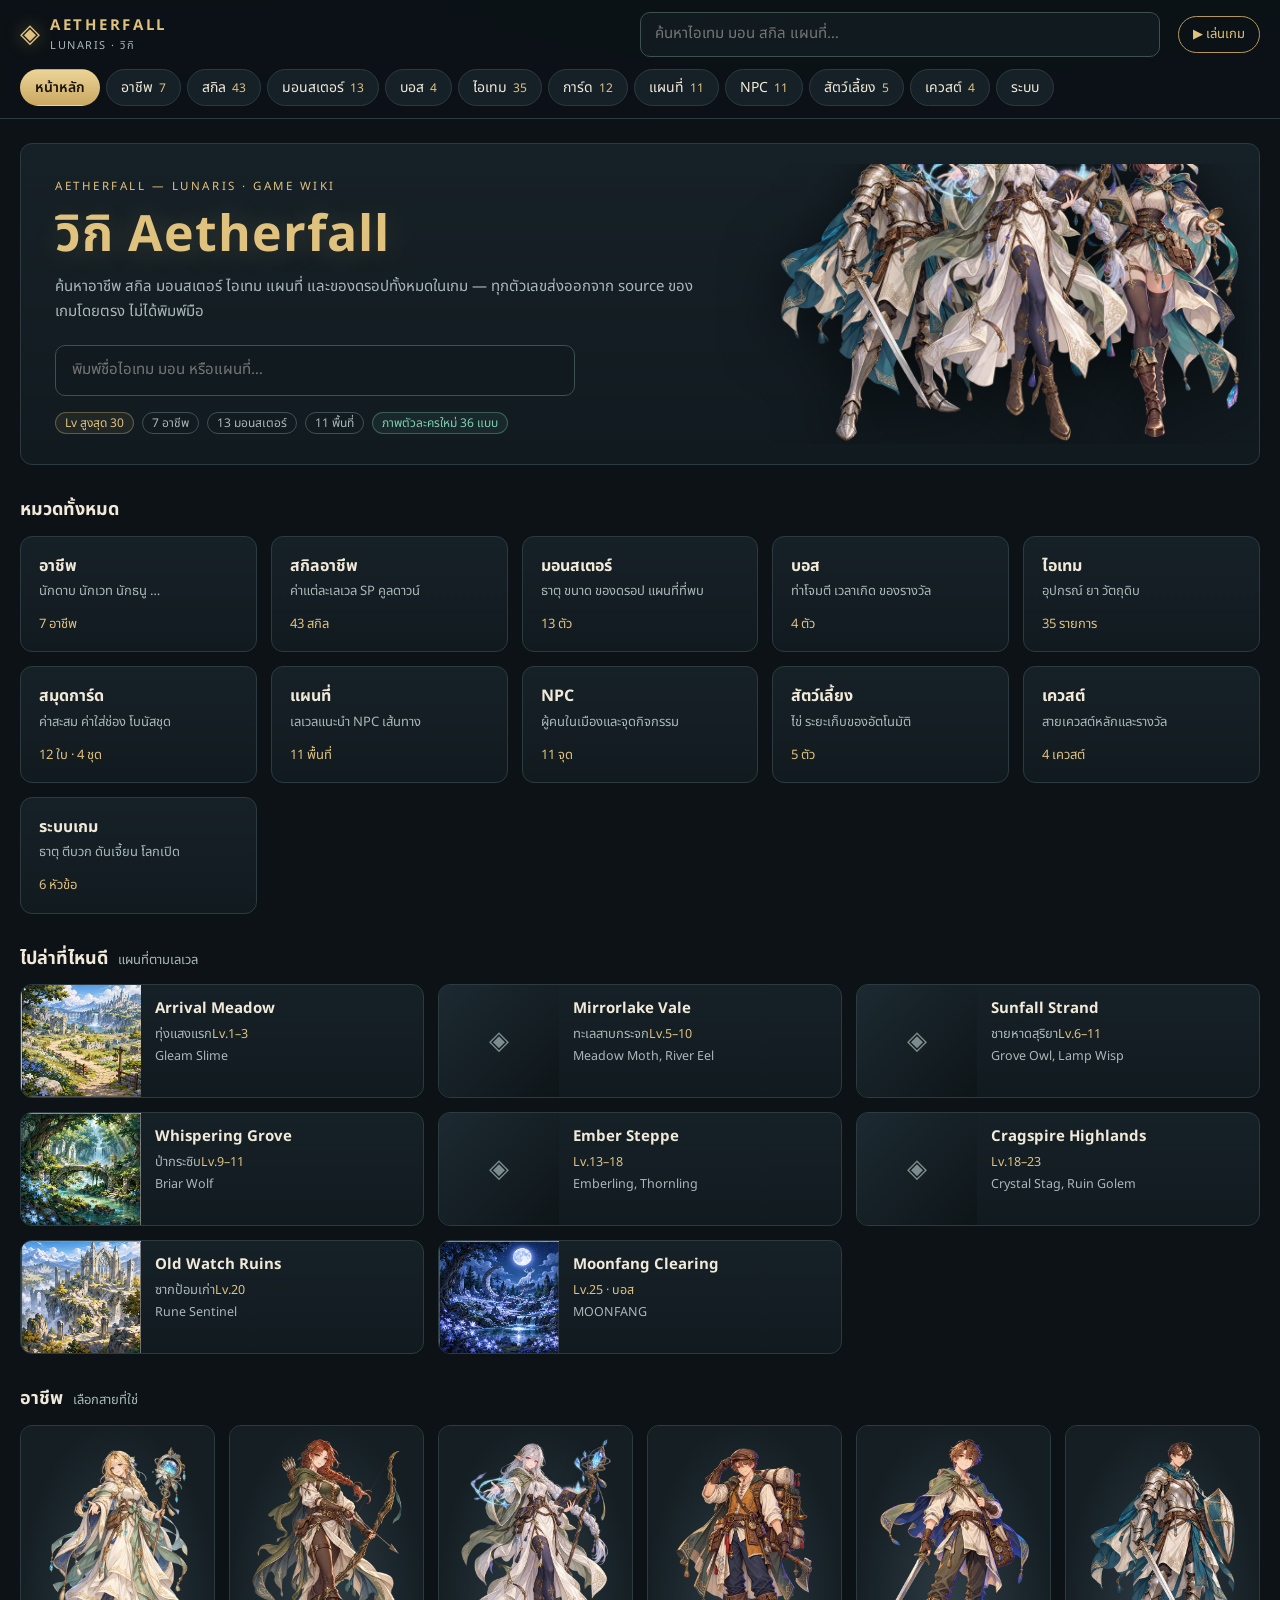
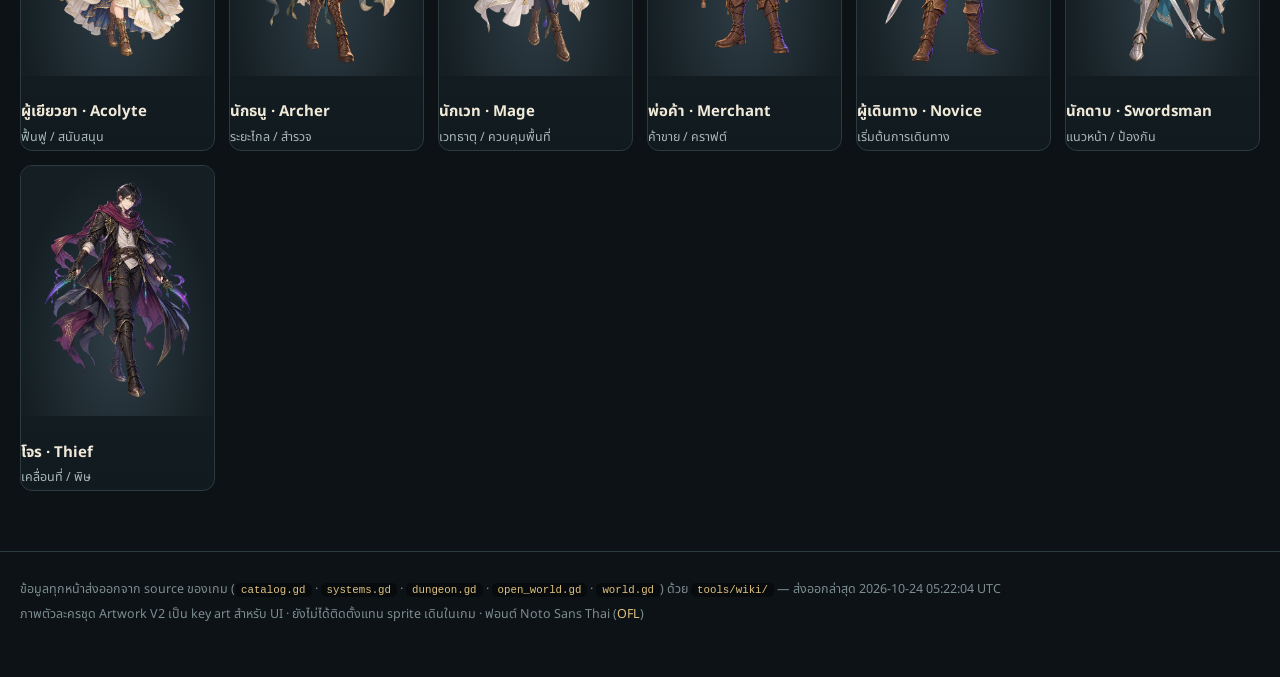
==== wiki/index.html @ 32094dec "Web build f00281b+wip, add game wiki at /wiki/ Wiki generated from the game source by tools/wiki/ in" ====
<!doctype html>
<html lang="th">
<head>
<meta charset="utf-8">
<meta name="viewport" content="width=device-width,initial-scale=1">
<title>วิกิ Aetherfall — Lunaris</title>
<meta name="description" content="คู่มือเกม Aetherfall — Lunaris: อาชีพ สกิล มอนสเตอร์ บอส ไอเทม การ์ด แผนที่ NPC สัตว์เลี้ยง และระบบ ข้อมูลอ่านจาก source ของเกมโดยตรง">
<link rel="icon" href="media/icon.svg">
<link rel="stylesheet" href="wiki.css">
</head>
<body>
<a class="skip" href="#view">ข้ามไปเนื้อหา</a>
<header class="top">
  <div class="top-inner">
    <a class="brand" href="#/"><span class="brand-mark" aria-hidden="true">◈</span><span><b>AETHERFALL</b><small>LUNARIS · วิกิ</small></span></a>
    <label class="top-search"><span class="sr">ค้นหาทั้งวิกิ</span><input id="q" type="search" placeholder="ค้นหาไอเทม มอน สกิล แผนที่…" autocomplete="off"></label>
    <a class="top-link" href="https://surachatma.github.io/game-2d-web/">▶ เล่นเกม</a>
  </div>
  <nav class="tabs" id="tabs" aria-label="หมวดวิกิ"></nav>
</header>
<div id="results" class="results" hidden></div>
<main id="view" tabindex="-1"></main>
<footer class="foot">
  <p>ข้อมูลทุกหน้าส่งออกจาก source ของเกม (<code>catalog.gd</code> · <code>systems.gd</code> · <code>dungeon.gd</code> · <code>open_world.gd</code> · <code>world.gd</code>) ด้วย <code>tools/wiki/</code> — <span id="exported"></span></p>
  <p>ภาพตัวละครชุด Artwork V2 เป็น key art สำหรับ UI · ยังไม่ได้ติดตั้งแทน sprite เดินในเกม · ฟอนต์ Noto Sans Thai (<a href="media/FONT-LICENSE.txt">OFL</a>)</p>
</footer>
<dialog id="viewer" aria-label="ภาพขนาดใหญ่"><button class="close" id="viewer-close" aria-label="ปิด">×</button><img id="viewer-img" alt=""><p id="viewer-cap"></p></dialog>
<script src="data/wiki-data.js"></script>
<script src="wiki.js"></script>
</body>
</html>
---- wiki/wiki.css ----
@font-face{font-family:"Lunaris Thai";src:url("media/thai.ttf") format("truetype");font-display:swap}
:root{
  color-scheme:dark;
  --bg:#0c1216;--bg2:#111a1f;--panel:#162127;--panel2:#1c2a31;--line:#2c3b40;--line2:#3e5052;
  --ink:#f1ead9;--muted:#a9b8b8;--dim:#7d8d8e;
  --gold:#e0c27f;--gold2:#b8975a;--jade:#7fcfb6;--cyan:#8ce0db;--violet:#b9a2f0;--rose:#ef8f84;
  --stage:radial-gradient(ellipse at 50% 70%,#2f3d45,#141e23 72%);
  --r:12px;--font:"Lunaris Thai",system-ui,-apple-system,"Segoe UI",sans-serif;
}
*{box-sizing:border-box}
html{scroll-padding-top:130px}
body{margin:0;background:var(--bg);color:var(--ink);font:15px/1.65 var(--font);min-height:100vh;
  background-image:radial-gradient(1200px 500px at 70% -10%,#1d2d33 0,transparent 70%)}
a{color:var(--gold);text-decoration:none}a:hover{text-decoration:underline}
:focus-visible{outline:2px solid var(--cyan);outline-offset:2px;border-radius:6px}
code{font-size:.86em;color:var(--gold);background:#0006;padding:1px 6px;border-radius:5px}
h1,h2,h3{line-height:1.25;margin:0}
.sr{position:absolute;width:1px;height:1px;overflow:hidden;clip:rect(0 0 0 0)}
.skip{position:absolute;left:-999px}.skip:focus{left:12px;top:12px;z-index:50;background:var(--gold);color:#111;padding:8px 12px;border-radius:8px}

/* header */
.top{position:sticky;top:0;z-index:20;background:#0c1216e8;backdrop-filter:blur(10px);border-bottom:1px solid var(--line)}
.top-inner{max-width:1280px;margin:auto;display:flex;align-items:center;gap:18px;padding:12px 20px}
.brand{display:flex;align-items:center;gap:10px;color:var(--ink);text-decoration:none!important}
.brand-mark{font-size:26px;color:var(--gold);text-shadow:0 0 18px #e0c27f66}
.brand b{display:block;font-size:15px;letter-spacing:.18em;color:var(--gold)}
.brand small{display:block;font-size:11px;letter-spacing:.14em;color:var(--muted);margin-top:-2px}
.top-search{flex:1;max-width:520px;margin-left:auto}
.top-search input,.field{width:100%;font:inherit;color:var(--ink);background:var(--bg2);border:1px solid var(--line2);border-radius:10px;padding:9px 14px}
.top-search input:focus,.field:focus{border-color:var(--gold2);outline:none}
.top-link{font-size:13px;white-space:nowrap;border:1px solid var(--gold2);border-radius:999px;padding:7px 14px}
.tabs{max-width:1280px;margin:auto;display:flex;gap:6px;padding:0 20px 12px;overflow-x:auto;scrollbar-width:none}
.tabs::-webkit-scrollbar{display:none}
.tab{flex:none;font-size:14px;color:var(--ink);border:1px solid var(--line);background:var(--panel);border-radius:999px;padding:6px 14px;text-decoration:none!important}
.tab small{color:var(--gold);margin-left:6px;font-size:12px}
.tab:hover{border-color:var(--gold2)}
.tab[aria-current=page]{background:linear-gradient(#ecd497,#c9a862);color:#1a1408;border-color:transparent;font-weight:600}
.tab[aria-current=page] small{color:#4a3a14}

/* search results */
.results{position:fixed;z-index:30;top:62px;right:max(20px,calc(50% - 620px));width:min(520px,calc(100vw - 32px));max-height:min(70vh,560px);overflow:auto;background:var(--panel);border:1px solid var(--line2);border-radius:var(--r);box-shadow:0 20px 60px #000a;padding:6px}
.results a{display:flex;align-items:center;gap:12px;padding:8px 10px;border-radius:8px;color:var(--ink);text-decoration:none}
.results a:hover,.results a.on{background:var(--panel2)}
.results small{display:block;color:var(--muted);font-size:12px}
.results .none{padding:14px;color:var(--muted)}

main{max-width:1280px;margin:auto;padding:24px 20px 60px;outline:none}
.foot{max-width:1280px;margin:auto;padding:24px 20px 48px;border-top:1px solid var(--line);color:var(--dim);font-size:12.5px}
.foot p{margin:4px 0}

/* shared blocks */
.panel{background:linear-gradient(180deg,var(--panel),var(--bg2));border:1px solid var(--line);border-radius:var(--r)}
.section{margin-top:34px}
.section>h2{font-size:18px;margin-bottom:14px;display:flex;align-items:baseline;gap:10px}
.section>h2 small{font-size:13px;color:var(--muted);font-weight:400}
.eyebrow{font-size:11.5px;letter-spacing:.22em;color:var(--gold);text-transform:uppercase}
.lead{color:var(--muted);max-width:760px;margin:8px 0 0}
.crumbs{font-size:13px;color:var(--muted);margin-bottom:14px}
.crumbs a{color:var(--muted)}
.pill{display:inline-flex;align-items:center;gap:4px;font-size:12px;line-height:1.4;padding:2px 9px;border-radius:999px;border:1px solid var(--line2);color:var(--muted);white-space:nowrap}
.pill.gold{color:var(--gold);border-color:#e0c27f55;background:#e0c27f12}
.pill.jade{color:var(--jade);border-color:#7fcfb655;background:#7fcfb612}
.pill.rose{color:var(--rose);border-color:#ef8f8455;background:#ef8f8412}
.pill.violet{color:var(--violet);border-color:#b9a2f055;background:#b9a2f012}
.el-Fire{color:#ff9f6e;border-color:#ff9f6e55}.el-Water{color:#7cc4ff;border-color:#7cc4ff55}.el-Wind{color:#9de7a5;border-color:#9de7a555}
.el-Earth{color:#d8b27a;border-color:#d8b27a55}.el-Holy{color:#f6e7a1;border-color:#f6e7a155}.el-Shadow{color:#c2a3ff;border-color:#c2a3ff55}.el-Neutral{color:#c9d2d2}
.muted{color:var(--muted)}.dim{color:var(--dim)}
.grid{display:grid;gap:14px}
.g-tiles{grid-template-columns:repeat(auto-fill,minmax(210px,1fr))}
.g-cards{grid-template-columns:repeat(auto-fill,minmax(190px,1fr))}
.g-wide{grid-template-columns:repeat(auto-fill,minmax(300px,1fr))}
.tile{display:block;padding:16px 18px;color:var(--ink);text-decoration:none!important;transition:border-color .15s,transform .15s}
.tile:hover{border-color:var(--gold2);transform:translateY(-2px)}
.tile b{display:block;font-size:16px}
.tile .muted{font-size:13px}
.tile .count{display:block;margin-top:10px;color:var(--gold);font-size:13px}

/* hero */
.hero{position:relative;overflow:hidden;padding:34px 34px 30px;display:grid;grid-template-columns:minmax(0,1.25fr) minmax(0,1fr);gap:20px;align-items:center;min-height:300px}
.hero h1{font-size:clamp(30px,4.2vw,50px);letter-spacing:.02em;margin-top:8px;color:var(--gold);text-shadow:0 2px 30px #e0c27f33}
.hero .field{margin-top:20px;max-width:520px;padding:12px 16px}
.hero-art{display:flex;justify-content:flex-end;align-items:flex-end;height:280px;margin:-34px -34px -30px 0}
.hero-art{overflow:hidden}.hero-art img{height:115%;margin-left:-90px;filter:drop-shadow(0 10px 30px #0009)}
.hero-art img:nth-child(2){height:125%;z-index:1}
.stats{display:flex;flex-wrap:wrap;gap:8px;margin-top:16px}

/* character card */
.ccard{display:block;overflow:hidden;color:var(--ink);text-decoration:none!important;transition:border-color .15s,transform .15s}
.ccard:hover{border-color:var(--gold2);transform:translateY(-2px)}
.ccard .stage{height:250px}
.ccard .info{padding:12px 14px 14px}
.ccard .info b{display:block;font-size:15px}
.ccard .info .muted{font-size:12.5px}
.stage{background:var(--stage);display:flex;align-items:center;justify-content:center;padding:12px;position:relative}
.stage img{max-width:100%;max-height:100%;object-fit:contain}
.stage .noart{color:var(--dim);font-size:13px;text-align:center}
.badge{position:absolute;top:10px;left:10px}

/* icon from atlas */
.icon{flex:none;display:inline-block;border-radius:9px;background-color:#0b1114;background-repeat:no-repeat;border:1px solid var(--line);vertical-align:middle}
.icon.ph{display:inline-grid;place-items:center;color:var(--dim);font-size:11px}
.icon.round{border-radius:50%}

/* list/detail split (monsters, items) */
.split{display:grid;grid-template-columns:minmax(300px,410px) 1fr;gap:18px;align-items:start}
.split>*,.page>*{min-width:0}
.filters{display:grid;grid-template-columns:repeat(2,minmax(0,1fr));gap:8px;margin-bottom:10px}
.filters .field:first-child{grid-column:1/-1}
.filters label{font-size:12px;color:var(--muted);display:flex;flex-direction:column;gap:3px}
.filters select{width:100%;min-width:0;font:inherit;font-size:13.5px;color:var(--ink);background:var(--bg2);border:1px solid var(--line2);border-radius:8px;padding:7px 9px}
.check{flex-direction:row!important;align-items:center;gap:8px!important;grid-column:1/-1}
.list{padding:6px;max-height:calc(100vh - 290px);min-height:300px;overflow:auto}
.row{display:flex;align-items:center;gap:12px;padding:8px 10px;border-radius:9px;color:var(--ink);text-decoration:none!important}
.row:hover{background:var(--panel2)}
.row[aria-current=true]{background:#e0c27f16;box-shadow:inset 3px 0 var(--gold)}
.row .grow{flex:1;min-width:0}
.row b{display:block;font-size:14.5px;font-weight:600}
.row small{display:block;color:var(--muted);font-size:12px;white-space:nowrap;overflow:hidden;text-overflow:ellipsis}
.thumb{flex:none;width:44px;height:44px;border-radius:9px;background:var(--stage);display:grid;place-items:center;overflow:hidden;border:1px solid var(--line)}
.thumb img{width:100%;height:100%;object-fit:cover;object-position:50% 18%}
.listcount{font-size:12.5px;color:var(--muted);margin:2px 4px 8px}
.detail{position:sticky;top:132px;padding:22px;min-height:420px;container-type:inline-size}
@container (max-width:620px){.detail .page{grid-template-columns:1fr!important}.detail .page>.stage{height:280px!important}}
.detail.empty{display:grid;place-items:center;color:var(--muted)}

/* detail page */
.page{display:grid;grid-template-columns:minmax(260px,380px) 1fr;gap:24px;align-items:start}
.page .stage{height:520px;border-radius:var(--r);border:1px solid var(--line);cursor:zoom-in}
.page .stage.noclick{cursor:default}
.boss{grid-template-columns:minmax(200px,260px) 1fr;padding:18px;gap:20px}
.page h1{font-size:clamp(26px,3vw,36px)}
.head{display:flex;gap:16px;align-items:center;margin-bottom:6px}
.tags{display:flex;flex-wrap:wrap;gap:6px;margin:10px 0}
.kv{display:grid;grid-template-columns:repeat(auto-fill,minmax(118px,1fr));gap:8px;margin:14px 0}
.kv div{background:var(--bg2);border:1px solid var(--line);border-radius:10px;padding:9px 12px}
.kv dt{font-size:11.5px;color:var(--muted);letter-spacing:.04em}
.kv dd{margin:2px 0 0;font-size:16px;font-weight:600}
.note{border-left:3px solid var(--gold2);background:#e0c27f0d;padding:10px 14px;border-radius:0 10px 10px 0;color:var(--muted);font-size:13.5px;margin:14px 0}
.note.warn{border-color:var(--rose);background:#ef8f840d}
.facts{margin:10px 0;padding-left:18px;color:var(--muted)}
.facts li{margin:2px 0}

table{width:100%;border-collapse:collapse;font-size:14px}
th,td{text-align:left;padding:9px 12px;border-bottom:1px solid var(--line);vertical-align:middle}
th{font-size:12px;color:var(--muted);font-weight:500;letter-spacing:.04em;background:var(--bg2);position:sticky;top:0}
tr:last-child td{border-bottom:0}
tbody tr:hover td{background:#ffffff05}
.tablewrap{overflow-x:auto;border:1px solid var(--line);border-radius:var(--r)}
td .cell{display:flex;align-items:center;gap:10px}
.num{font-variant-numeric:tabular-nums;text-align:right}
.bar{height:6px;border-radius:9px;background:#ffffff12;overflow:hidden;min-width:70px}
.bar i{display:block;height:100%;background:linear-gradient(90deg,var(--jade),var(--gold))}

.chips{display:flex;gap:6px;flex-wrap:wrap;margin:6px 0 16px}
.chip{font:inherit;font-size:13px;color:var(--ink);background:var(--panel);border:1px solid var(--line);border-radius:999px;padding:5px 12px;cursor:pointer}
.chip[aria-pressed=true]{border-color:var(--gold);color:var(--gold);background:#e0c27f14}

/* zone cards */
.zone{display:grid;grid-template-columns:120px 1fr;overflow:hidden;color:var(--ink);text-decoration:none!important}
.zone:hover{border-color:var(--gold2)}
.zone .pic{background:#0b1114 center/cover no-repeat;min-height:112px}
.zone .pic.ph{display:grid;place-items:center;color:var(--dim);font-size:26px;background:linear-gradient(135deg,#1c2a31,#0e1519)}
.zone .body{padding:12px 14px}
.zone b{display:block}
.lv{font-size:12.5px;color:var(--gold)}

/* element matrix */
.matrix td,.matrix th{text-align:center;padding:8px}
.m-up{color:#9de7a5;font-weight:700}.m-down{color:var(--rose)}.m-same{color:var(--muted)}

/* chain */
.chain{display:grid;gap:12px;counter-reset:q}
.chain .panel{padding:16px 18px;position:relative;padding-left:62px}
.chain .panel::before{counter-increment:q;content:counter(q);position:absolute;left:16px;top:16px;width:32px;height:32px;border-radius:50%;display:grid;place-items:center;background:#e0c27f1c;color:var(--gold);border:1px solid #e0c27f55;font-weight:700}

dialog{border:1px solid var(--line2);background:var(--bg);color:var(--ink);border-radius:14px;padding:16px;max-width:min(720px,94vw);max-height:94dvh}
dialog::backdrop{background:#03080bdd}
dialog img{display:block;max-width:100%;max-height:80dvh;margin:auto;background:var(--stage);border-radius:10px}
dialog p{margin:10px 0 0;color:var(--muted);font-size:13px;text-align:center}
.close{float:right;font:inherit;font-size:20px;line-height:1;background:var(--panel);color:var(--ink);border:1px solid var(--line2);border-radius:8px;width:34px;height:34px;cursor:pointer;margin:-4px -4px 6px 8px}

@media (max-width:900px){
  .split,.page,.boss{grid-template-columns:1fr}
  .detail{position:static;min-height:0}
  .detail.empty{display:none}
  .list{max-height:none}
  .page .stage{height:380px}
  .hero{grid-template-columns:1fr;padding:26px 22px}
  .hero-art{display:none}
}
@media (max-width:600px){
  body{font-size:14.5px}
  .top-inner{flex-wrap:wrap;gap:10px;padding:10px 16px}
  .top-search{order:3;flex-basis:100%;max-width:none}
  .top-link{margin-left:auto}
  .tabs{padding:0 16px 10px}
  main{padding:18px 16px 50px}
  .results{top:112px;right:16px}
  .g-cards{grid-template-columns:repeat(2,minmax(0,1fr));gap:10px}
  .g-tiles{grid-template-columns:repeat(2,minmax(0,1fr));gap:10px}
  .tile{padding:13px 14px}
  .ccard .stage{height:190px}
  .zone{grid-template-columns:88px 1fr}
  .page .stage{height:320px}
  .kv{grid-template-columns:repeat(2,minmax(0,1fr))}
  th,td{padding:8px 9px}
}
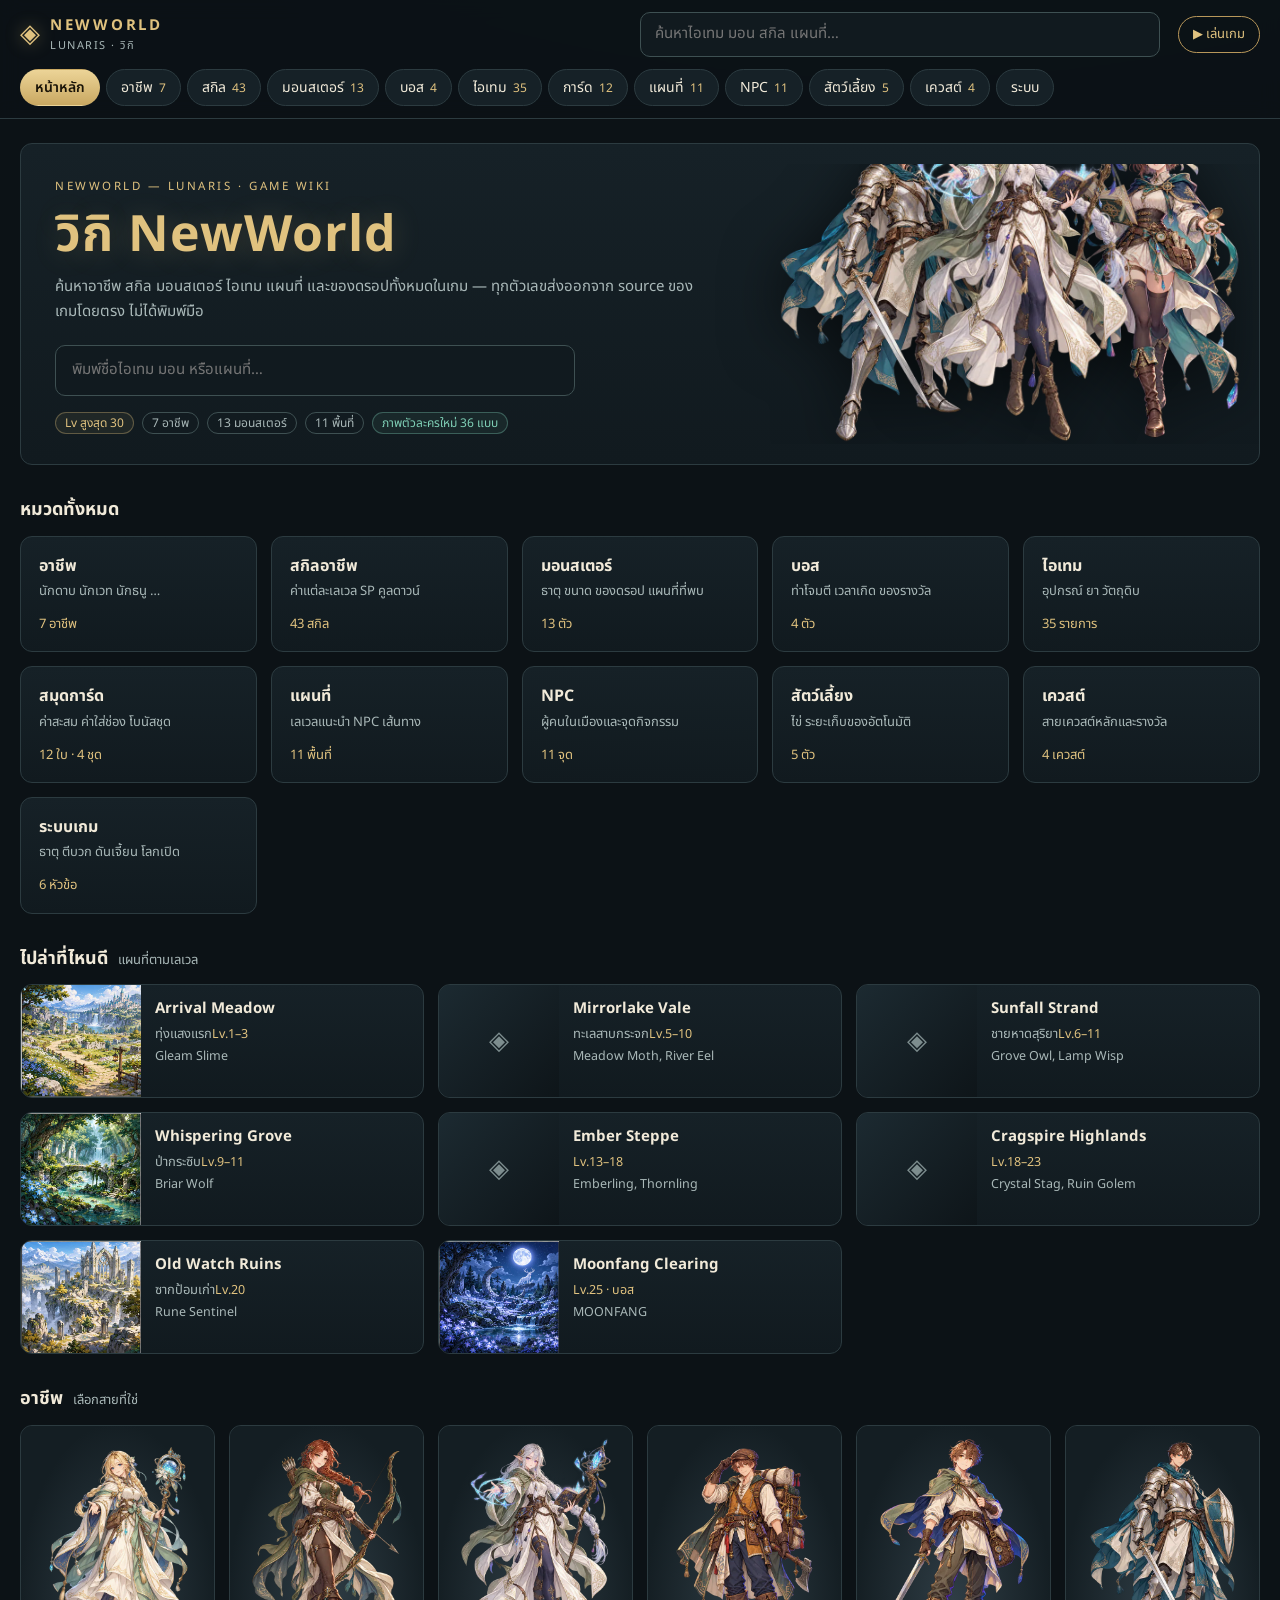
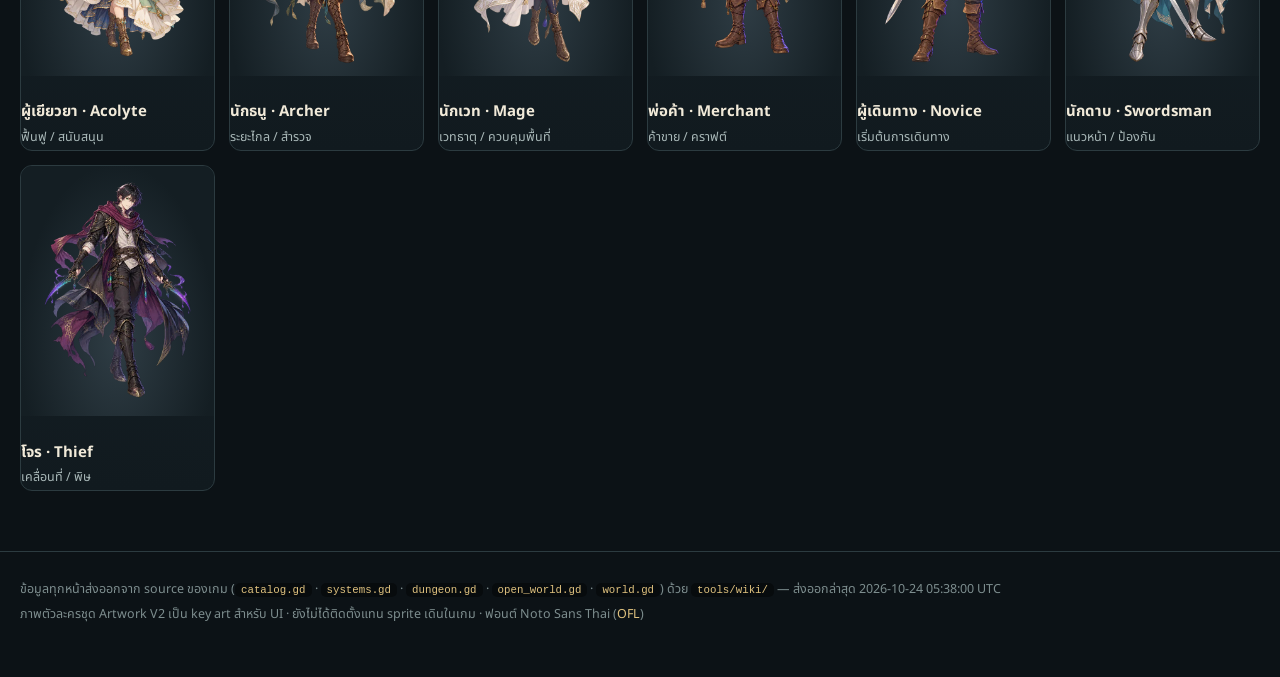
==== commit b74cd52a: "Web build e8c0898: NewWorld rename, wiki reads name from brand Co-Authored-By: Claude Opus 5.5 <nore" ====
--- a/wiki/index.html
+++ b/wiki/index.html
@@ -3,8 +3,8 @@
 <head>
 <meta charset="utf-8">
 <meta name="viewport" content="width=device-width,initial-scale=1">
-<title>วิกิ Aetherfall — Lunaris</title>
-<meta name="description" content="คู่มือเกม Aetherfall — Lunaris: อาชีพ สกิล มอนสเตอร์ บอส ไอเทม การ์ด แผนที่ NPC สัตว์เลี้ยง และระบบ ข้อมูลอ่านจาก source ของเกมโดยตรง">
+<title>วิกิเกม Lunaris</title>
+<meta name="description" content="คู่มือเกม Lunaris: อาชีพ สกิล มอนสเตอร์ บอส ไอเทม การ์ด แผนที่ NPC สัตว์เลี้ยง และระบบ ข้อมูลอ่านจาก source ของเกมโดยตรง">
 <link rel="icon" href="media/icon.svg">
 <link rel="stylesheet" href="wiki.css">
 </head>
@@ -12,7 +12,7 @@
 <a class="skip" href="#view">ข้ามไปเนื้อหา</a>
 <header class="top">
   <div class="top-inner">
-    <a class="brand" href="#/"><span class="brand-mark" aria-hidden="true">◈</span><span><b>AETHERFALL</b><small>LUNARIS · วิกิ</small></span></a>
+    <a class="brand" href="#/"><span class="brand-mark" aria-hidden="true">◈</span><span><b id="brand-name"></b><small id="brand-sub"></small></span></a>
     <label class="top-search"><span class="sr">ค้นหาทั้งวิกิ</span><input id="q" type="search" placeholder="ค้นหาไอเทม มอน สกิล แผนที่…" autocomplete="off"></label>
     <a class="top-link" href="https://surachatma.github.io/game-2d-web/">▶ เล่นเกม</a>
   </div>
